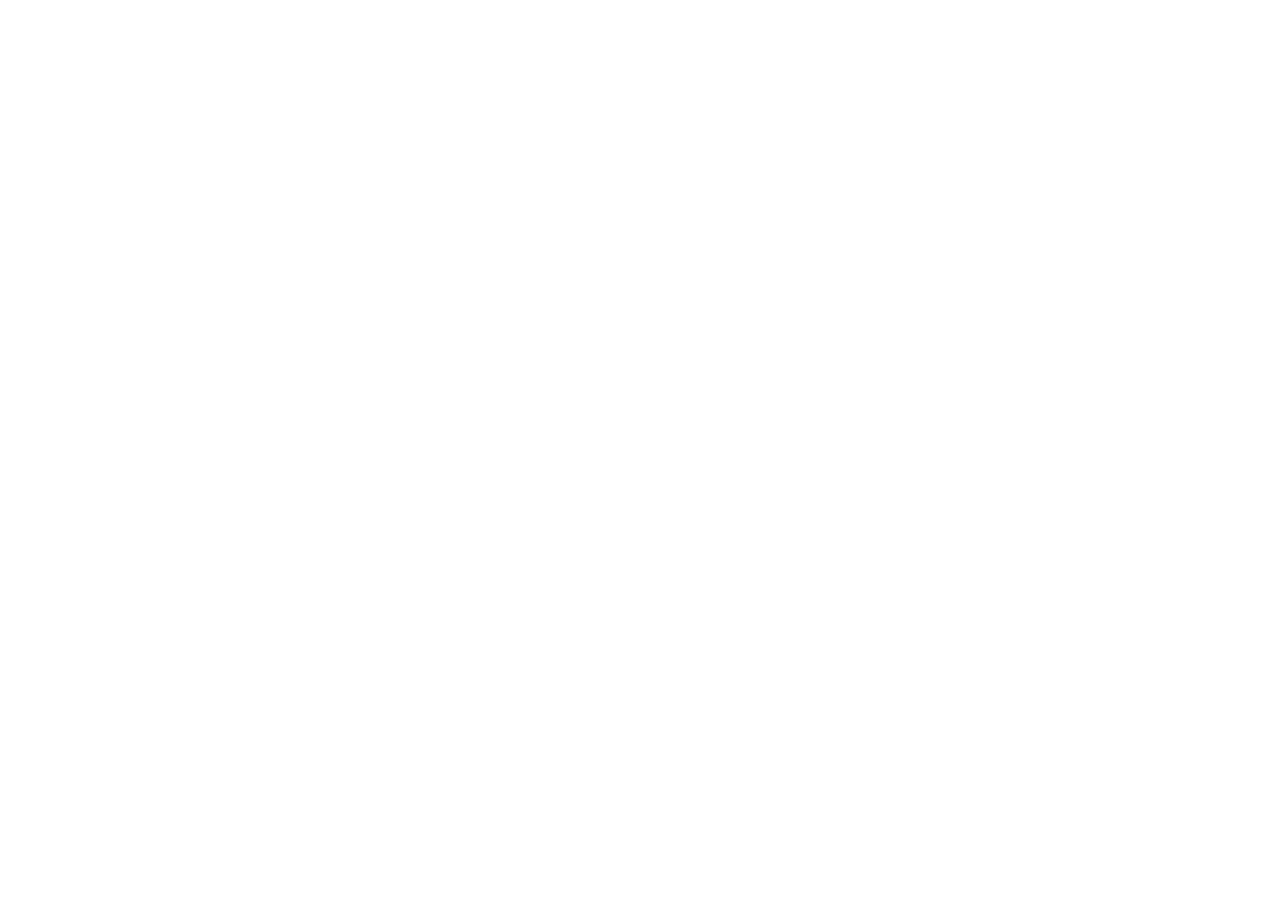
==== index.html @ 2eee94b3 "Add files via upload" ====
<!DOCTYPE html>
<html>
    <head>
        <meta charset="utf-8">
        <title>Responsive Images</title>
        <meta name="description" content="Responsive Images">
        <meta name="viewport" content="width=device-width, initial-scale=1, maximum-scale=1, user-scalable=0"/>

		<link href="https://fonts.googleapis.com/css?family=Open+Sans" rel="stylesheet">
        <link rel="stylesheet" href="main.css?v=1.0">

    </head>
    <body>
	

	</body>
</html>
---- main.css ----
html {
  background: url(images/bg.png) no-repeat center center fixed;
  -webkit-background-size: cover;
  -moz-background-size: cover;
  -o-background-size: cover;
  background-size: cover;
}
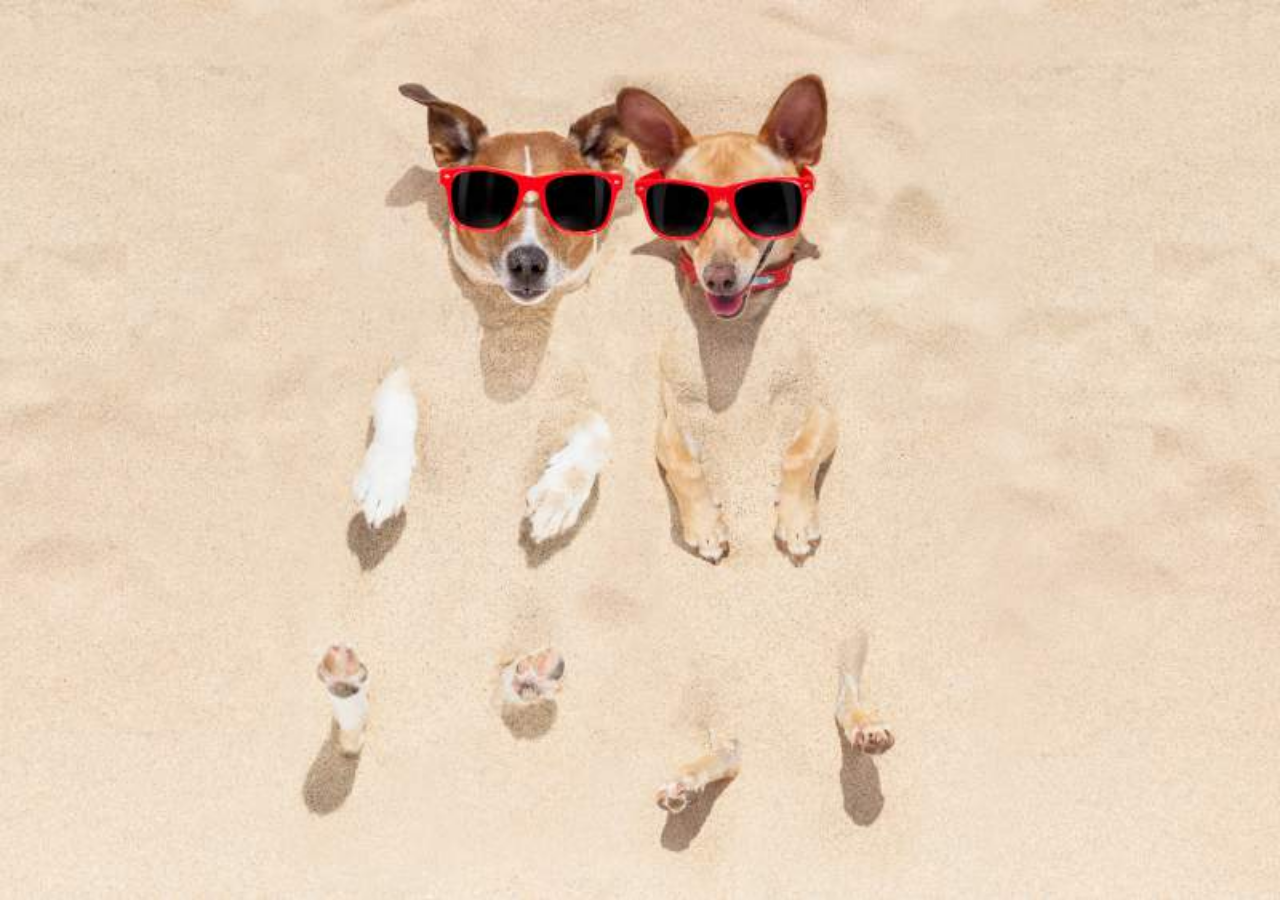
==== commit 9a8fc8ad: "Add files via upload" ====
--- a/index.html
+++ b/index.html
@@ -11,7 +11,19 @@
 
     </head>
     <body>
-	
-
+        <div class="monty-image">
+            <picture>
+                <source
+                media="(min-width: 1400px)"
+                srcset="images/energy_supplier_large.jpg 1x, images/energy_supplier_large_2x.jpg 2x">
+                <source
+                media="(min-width: 800px)"
+                srcset="images/energy_supplier_medium.jpg 1x, images/energy_supplier_medium_2x.jpg 2x">
+                <source
+                media="(min-width: 400px)"
+                srcset="images/energy_supplier_small.jpg 1x, images/energy_supplier_small_2x.jpg 2x">
+                <img src="images/deal_with_energy_supplier.jpg" alt="Energy Supplier">
+            </picture>
+        </div> <!-- monty-image -->
 	</body>
 </html>
--- a/main.css
+++ b/main.css
@@ -1,7 +1,53 @@
-html {
-  background: url(images/bg.png) no-repeat center center fixed;
-  -webkit-background-size: cover;
-  -moz-background-size: cover;
-  -o-background-size: cover;
-  background-size: cover;
+* {
+margin: 0;
+padding: 0;
 }
+
+img {
+    transition: width 0.5s;
+    width: 100vw;
+    height: 100vh;
+}
+
+.picture-image img {
+    transition: width 0.5s;
+    width: 50vw;
+}
+
+@media screen and (max-width: 450px) {
+    .picture-image img {
+        width: 100vw;
+    }
+}
+
+/*
+@media screen and (max-width: 450px) {
+    html {
+        background: url(images/bg_small.png) no-repeat center center fixed;
+        -webkit-background-size: cover;
+        -moz-background-size: cover;
+        -o-background-size: cover;
+        background-size: cover;
+    }
+}
+
+@media screen and (min-width: 451px) {
+    html {
+            background: url(images/bg.png) no-repeat center center fixed;
+            -webkit-background-size: cover;
+            -moz-background-size: cover;
+            -o-background-size: cover;
+            background-size: cover;
+        }
+    body {
+        background-color: lightgreen;
+    }
+} */
+
+@media screen and (max-width: 700px) and (orientation: landscape) {
+    background: url(images/bg.png) no-repeat center center fixed;
+    -webkit-background-size: cover;
+    -moz-background-size: cover;
+    -o-background-size: cover;
+    background-size: cover;
+}
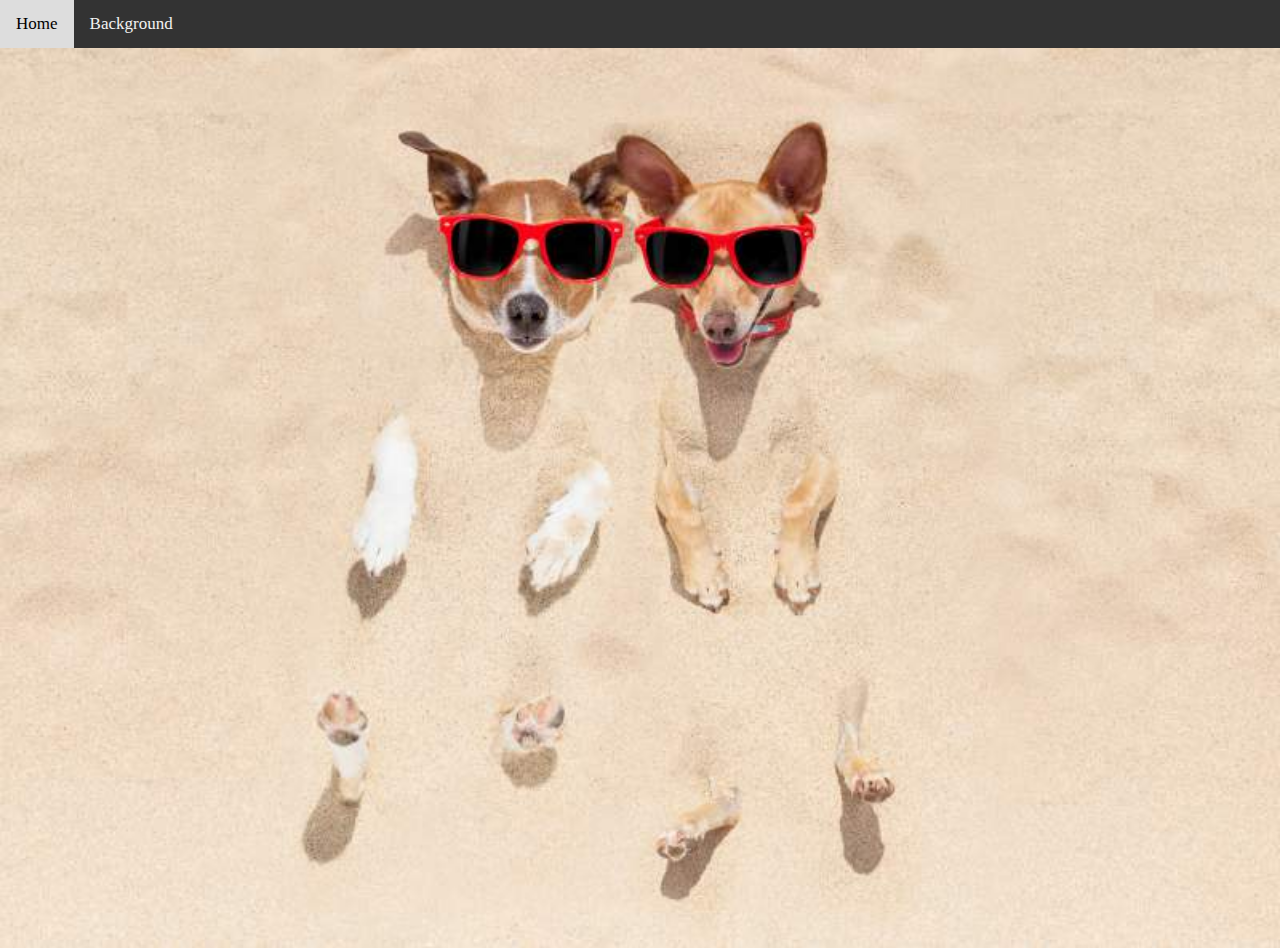
==== commit ad82f8fe: "Add files via upload" ====
--- a/index.html
+++ b/index.html
@@ -11,6 +11,10 @@
 
     </head>
     <body>
+        <div class="topnav" id="Topnavigation">
+            <a href="index.html">Home</a>
+            <a href="background.html">Background</a>
+        </div> <!-- top nav div -->
         <div class="monty-image">
             <picture>
                 <source
@@ -20,8 +24,11 @@
                 media="(min-width: 800px)"
                 srcset="images/energy_supplier_medium.jpg 1x, images/energy_supplier_medium_2x.jpg 2x">
                 <source
-                media="(min-width: 400px)"
+                media="(min-width: 500px)"
                 srcset="images/energy_supplier_small.jpg 1x, images/energy_supplier_small_2x.jpg 2x">
+                <source
+                media="(min-width: 350px)"
+                srcset="images/energy_supplier_small_zoom.jpg 1x, images/energy_supplier_small_zoom_2x.jpg 2x">
                 <img src="images/deal_with_energy_supplier.jpg" alt="Energy Supplier">
             </picture>
         </div> <!-- monty-image -->
--- a/main.css
+++ b/main.css
@@ -2,6 +2,44 @@
 margin: 0;
 padding: 0;
 }
+
+/* Add a black background color to the top navigation */
+.topnav {
+    background-color: #333;
+    overflow: hidden;
+}
+
+
+/* Style the links inside the navigation bar */
+.topnav a {
+    float: left;
+    display: block;
+    color: #f2f2f2;
+    text-align: center;
+    padding: 14px 16px;
+    text-decoration: none;
+    font-size: 17px;
+}
+
+/* Change the color of links on hover */
+.topnav a:hover {
+    background-color: #ddd;
+    color: black;
+}
+
+/* Add a color to the active/current link */
+.topnav a.active {
+    background-color: #4CAF50;
+    color: white;
+}
+
+#background-hero {
+        background: url(images/energy_supplier_large_2x_copy) no-repeat center center fixed;
+        -webkit-background-size: cover;
+        -moz-background-size: cover;
+        -o-background-size: cover;
+        background-size: cover;
+    }
 
 img {
     transition: width 0.5s;
@@ -19,35 +57,3 @@
         width: 100vw;
     }
 }
-
-/*
-@media screen and (max-width: 450px) {
-    html {
-        background: url(images/bg_small.png) no-repeat center center fixed;
-        -webkit-background-size: cover;
-        -moz-background-size: cover;
-        -o-background-size: cover;
-        background-size: cover;
-    }
-}
-
-@media screen and (min-width: 451px) {
-    html {
-            background: url(images/bg.png) no-repeat center center fixed;
-            -webkit-background-size: cover;
-            -moz-background-size: cover;
-            -o-background-size: cover;
-            background-size: cover;
-        }
-    body {
-        background-color: lightgreen;
-    }
-} */
-
-@media screen and (max-width: 700px) and (orientation: landscape) {
-    background: url(images/bg.png) no-repeat center center fixed;
-    -webkit-background-size: cover;
-    -moz-background-size: cover;
-    -o-background-size: cover;
-    background-size: cover;
-}
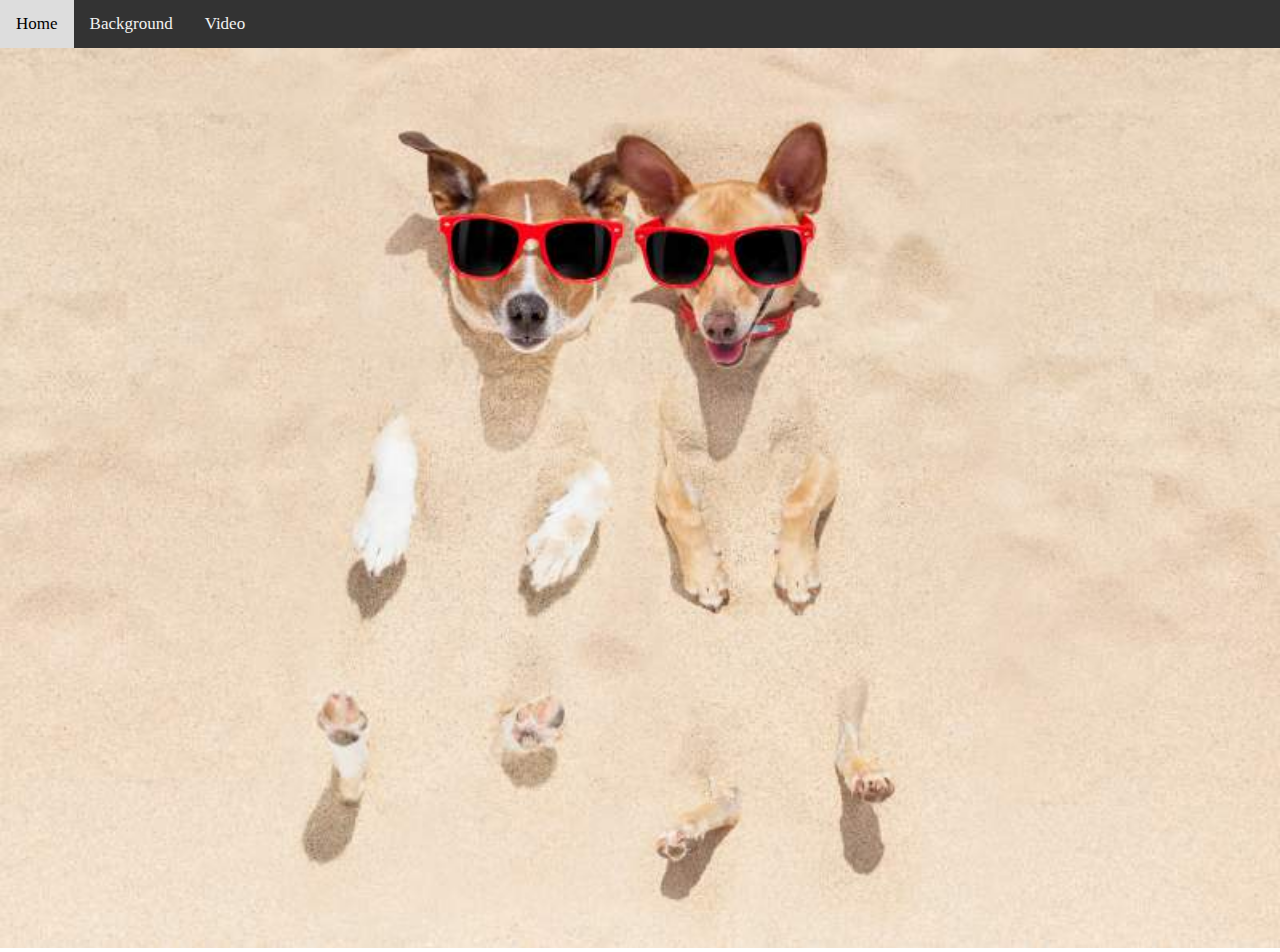
==== commit 7f7dd44e: "Add files via upload" ====
--- a/index.html
+++ b/index.html
@@ -14,6 +14,7 @@
         <div class="topnav" id="Topnavigation">
             <a href="index.html">Home</a>
             <a href="background.html">Background</a>
+            <a href="video.html">Video</a>
         </div> <!-- top nav div -->
         <div class="monty-image">
             <picture>
--- a/main.css
+++ b/main.css
@@ -2,6 +2,10 @@
 margin: 0;
 padding: 0;
 }
+
+
+
+
 
 /* Add a black background color to the top navigation */
 .topnav {
@@ -34,12 +38,21 @@
 }
 
 #background-hero {
-        background: url(images/energy_supplier_large_2x_copy) no-repeat center center fixed;
+        background: url(images/energy_supplier_large_2x_copy.jpg) no-repeat center center fixed;
         -webkit-background-size: cover;
         -moz-background-size: cover;
         -o-background-size: cover;
         background-size: cover;
     }
+
+    .darken {
+  background-image:
+    linear-gradient(
+      rgba(0, 0, 0, 0.5),
+      rgba(0, 0, 0, 0.5)
+    ),
+    url(shoes.jpg);
+}
 
 img {
     transition: width 0.5s;
@@ -52,6 +65,78 @@
     width: 50vw;
 }
 
+
+/* ---------------
+Video
+------------------- */
+
+.homepage-hero-module {
+    border-right: none;
+    border-left: none;
+    position: relative;
+}
+.no-video .video-container video,
+.touch .video-container video {
+    display: none;
+}
+.no-video .video-container .poster,
+.touch .video-container .poster {
+    display: block !important;
+}
+.video-container {
+    position: relative;
+    bottom: 0%;
+    left: 0%;
+    height: 100%;
+    width: 100%;
+    overflow: hidden;
+    background: #000;
+}
+.video-container .poster img {
+    width: 100%;
+    bottom: 0;
+    position: absolute;
+}
+.video-container .filter {
+    z-index: 100;
+    position: absolute;
+    background: rgba(0, 0, 0, 0.4);
+    width: 100%;
+}
+.video-container video {
+    position: absolute;
+    z-index: 0;
+    bottom: 0;
+}
+.video-container video.fillWidth {
+    width: 100%;
+}
+
+.overlay-desc {
+  background: rgba(0,0,0,0);
+  position: absolute;
+  top: 0; right: 0; bottom: 0; left: 0;
+  display: flex;
+  align-items: center;
+  justify-content: center;
+}
+h1 {
+  color: white;
+  font-family: 'Open Sans', sans-serif;
+  font-size: 9vw;
+  text-align: center;
+}
+
+
+
+
+
+
+
+
+
+/* ---- end video ------- */
+
 @media screen and (max-width: 450px) {
     .picture-image img {
         width: 100vw;
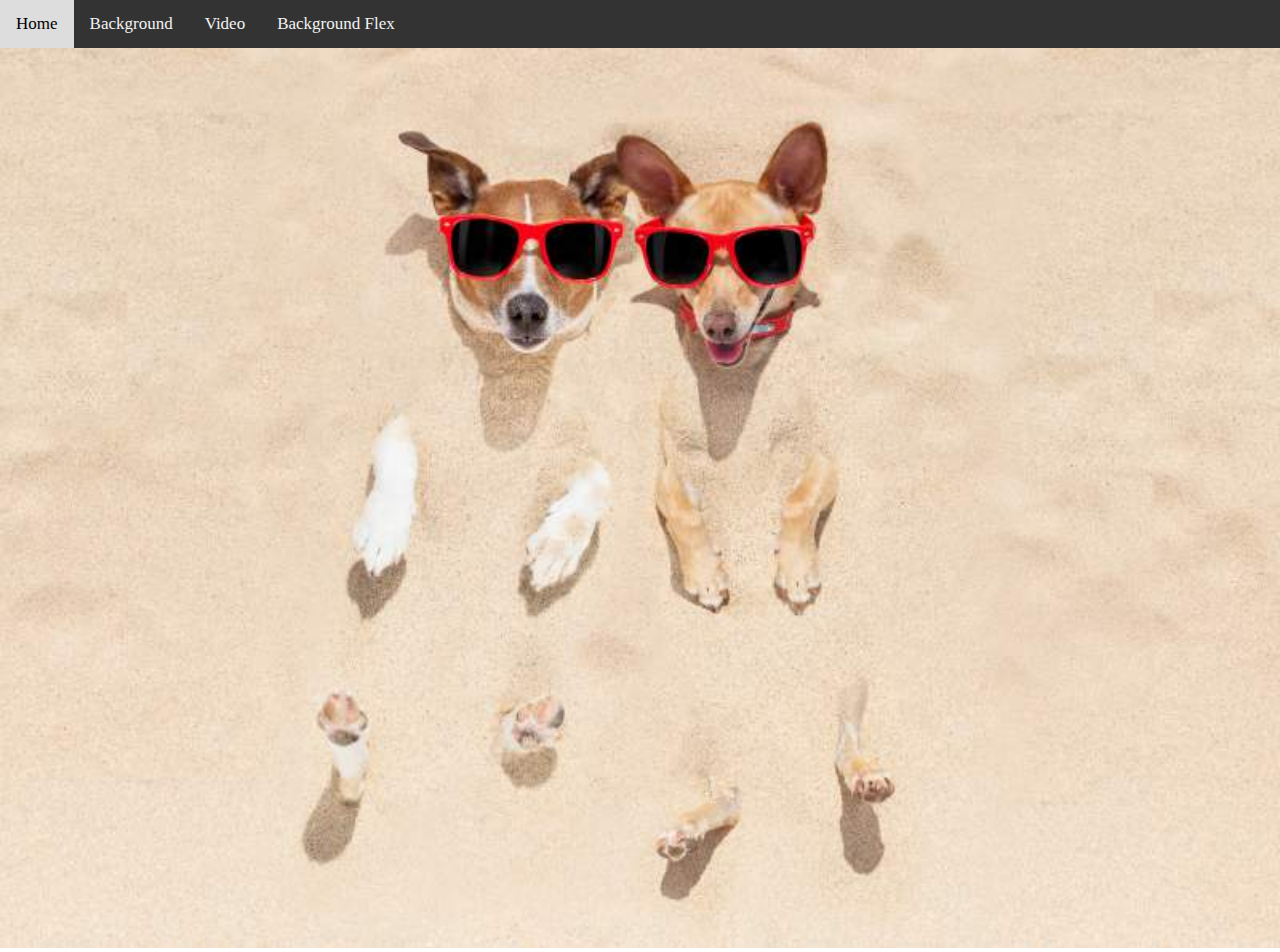
==== commit 182e22de: "Add files via upload" ====
--- a/index.html
+++ b/index.html
@@ -6,7 +6,7 @@
         <meta name="description" content="Responsive Images">
         <meta name="viewport" content="width=device-width, initial-scale=1, maximum-scale=1, user-scalable=0"/>
 
-		<link href="https://fonts.googleapis.com/css?family=Open+Sans" rel="stylesheet">
+		<link href="https://fonts.googleapis.com/css?family=Open+Sans:400,800" rel="stylesheet">
         <link rel="stylesheet" href="main.css?v=1.0">
 
     </head>
@@ -15,6 +15,7 @@
             <a href="index.html">Home</a>
             <a href="background.html">Background</a>
             <a href="video.html">Video</a>
+            <a href="background_flex.html">Background Flex</a>
         </div> <!-- top nav div -->
         <div class="monty-image">
             <picture>
